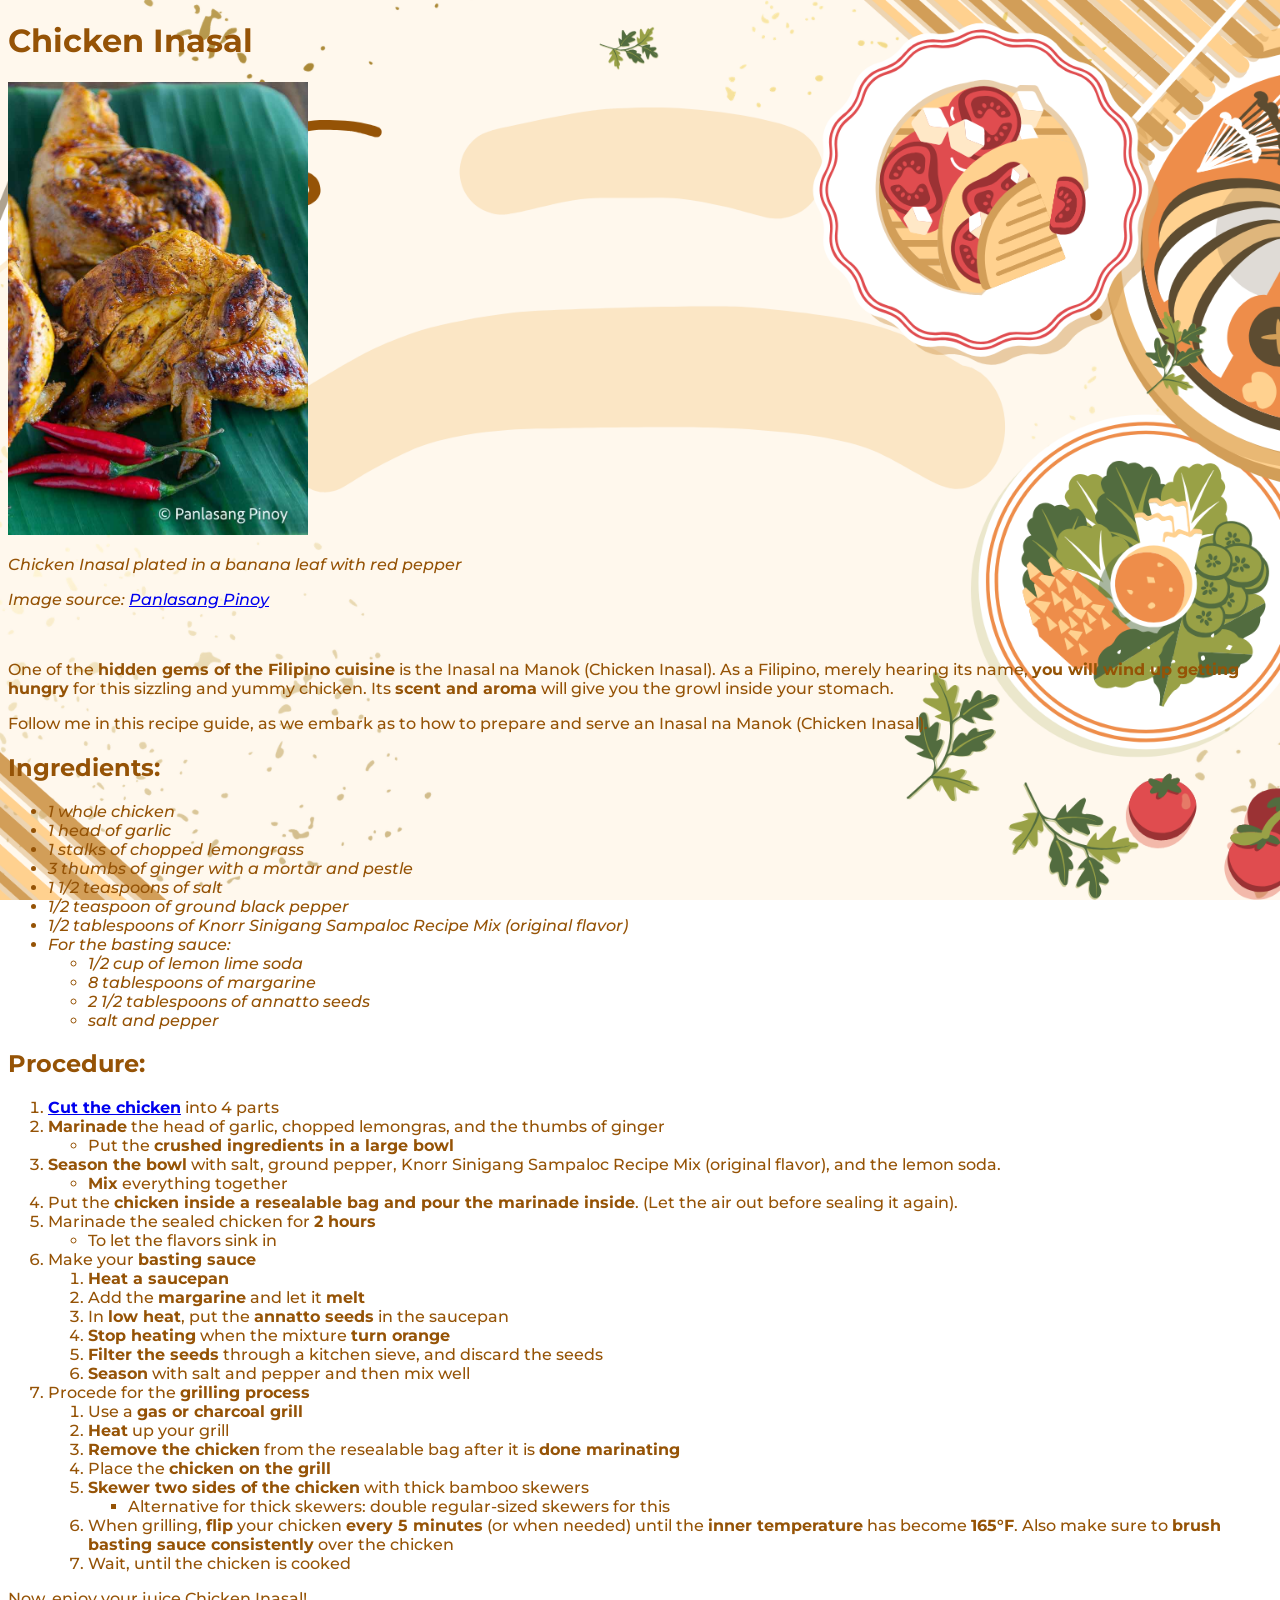
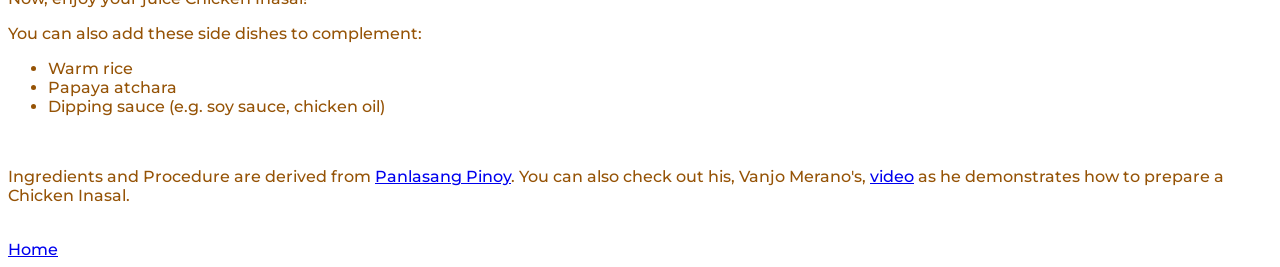
==== recipes/chicken-inasal.html @ 71d8e361 "add: background design in css, some bold and italics" ====
<!DOCTYPE html>
<html lang="en">
<head>
  <meta charset="UTF-8">
  <meta name="viewport" content="width=device-width, initial-scale=1.0">
  <title>Chicken Inasal Recipe</title>
  <link rel="stylesheet" href="/assets/static/style.css">
  <link rel="preconnect" href="https://fonts.googleapis.com">
  <link rel="preconnect" href="https://fonts.gstatic.com" crossorigin>
  <link href="https://fonts.googleapis.com/css2?family=Montserrat:ital,wght@0,100..900;1,100..900&display=swap" rel="stylesheet">
</head>
<body class="recipes-body">
  <h1>Chicken Inasal</h1>
  <img src="/assets/img/inasal-na-manok.jpg" alt="cooked-chicken-inasal" width="300">
  <br>
  <p><em>Chicken Inasal plated in a banana leaf with red pepper</em></p>
  <p><em>Image source: <a href="https://panlasangpinoy.com/sinigang-mix-inasal-na-manok/">Panlasang Pinoy</a></em></p>
  <br>
  <p>One of the <strong>hidden gems of the Filipino cuisine</strong> is the Inasal na Manok (Chicken Inasal). As a Filipino, merely hearing its name, <strong>you will wind up getting hungry</strong> for this sizzling and yummy chicken. Its <strong>scent and aroma</strong> will give you the growl inside your stomach.</p>
  <p>Follow me in this recipe guide, as we embark as to how to prepare and serve an Inasal na Manok (Chicken Inasal).</p>
  <h2>Ingredients:</h2>
  <ul>
    <li><em>1 whole chicken</em></li>
    <li><em>1 head of garlic</em></li>
    <li><em>1 stalks of chopped lemongrass</em></li>
    <li><em>3 thumbs of ginger with a mortar and pestle</em></li>
    <li><em>1 1/2 teaspoons of salt</em></li>
    <li><em>1/2 teaspoon of ground black pepper</em></li>
    <li><em> 1/2 tablespoons of Knorr Sinigang Sampaloc Recipe Mix (original flavor)</em></li>
    <li><em>For the basting sauce:</em></li>
      <ul>
        <li><em>1/2 cup of lemon lime soda</em></li>
        <li><em>8 tablespoons of margarine</em></li>
        <li><em>2 1/2 tablespoons of annatto seeds</em></li>
        <li><em>salt and pepper</em></li>
      </ul>
  </ul>
  <h2>Procedure:</h2>
  <ol>
    <li><strong><a href="https://www.youtube.com/embed/iBfCRjPHPwg?feature=oembed&autoplay=1">Cut the chicken</a></strong> into 4 parts</li>
    <li><strong>Marinade</strong> the head of garlic, chopped lemongras, and the thumbs of ginger</li>
    <ul>
      <li>Put the <strong>crushed ingredients in a large bowl</strong></li>
    </ul>
    <li><strong>Season the bowl</strong> with salt, ground pepper, Knorr Sinigang Sampaloc Recipe Mix (original flavor), and the lemon soda.</li>
    <ul>
      <li><strong>Mix</strong> everything together</li>
    </ul>
    <li>Put the <strong>chicken inside a resealable bag and pour the marinade inside</strong>. (Let the air out before sealing it again).</li>
    <li>Marinade the sealed chicken for <strong>2 hours</strong></li>
    <ul>
      <li>To let the flavors sink in</li>
    </ul>
    <li>Make your <strong>basting sauce</strong></li>
    <ol>
      <li><strong>Heat a saucepan</strong></li>
      <li>Add the <strong>margarine</strong> and let it <strong>melt</strong></li>
      <li>In <strong>low heat</strong>, put the <strong>annatto seeds</strong> in the saucepan</li>
      <li><strong>Stop heating</strong> when the mixture <strong>turn orange</strong></li>
      <li><strong>Filter the seeds</strong> through a kitchen sieve, and discard the seeds</li>
      <li><strong>Season</strong> with salt and pepper and then mix well</li>
    </ol>
    <li>Procede for the <strong>grilling process</strong></li>
    <ol>
      <li>Use a <strong>gas or charcoal grill</strong></li>
      <li><strong>Heat</strong> up your grill</li>
      <li><strong>Remove the chicken</strong> from the resealable bag after it is <strong>done marinating</strong></li>
      <li>Place the <strong>chicken on the grill</strong></li>
      <li><strong>Skewer two sides of the chicken</strong> with thick bamboo skewers</li>
      <ul>
        <li>Alternative for thick skewers: double regular-sized skewers for this</li>
      </ul>
      <li>When grilling, <strong>flip</strong> your chicken <strong>every 5 minutes</strong> (or when needed) until the <strong>inner temperature</strong> has become <strong>165°F</strong>. Also make sure to <strong>brush basting sauce consistently</strong> over the chicken</li>
      <li>Wait, until the chicken is cooked</li>
    </ol>
  </ol>
  <p>Now, enjoy your juice Chicken Inasal!</p>
  <p>You can also add these side dishes to complement:</p>
  <ul>
    <li>Warm rice</li>
    <li>Papaya atchara</li>
    <li>Dipping sauce (e.g. soy sauce, chicken oil)</li>
  </ul>
  <br>
  <p>Ingredients and Procedure are derived from <a href="https://panlasangpinoy.com/sinigang-mix-inasal-na-manok/">Panlasang Pinoy</a>. You can also check out his, Vanjo Merano's, <a href="https://www.youtube.com/embed/iBfCRjPHPwg?feature=oembed&autoplay=1">video</a> as he demonstrates how to prepare a Chicken Inasal.</p>
  <br>
  <a href="../index.html">Home</a>
</body>
</html>
---- assets/static/style.css ----
.recipes-body {
  background-image: url(/assets/img/background-image-3.png);
  background-size: cover;
  background-position: center;
  background-repeat: no-repeat;
  background-attachment: fixed;
  min-height: 100vh;
  color: #955306;
  font-family: "Montserrat", sans-serif;
  font-optical-sizing: auto;
  font-weight: 500;
  font-style: normal;
}

.main-body {
  background-image: url(/assets/img/background-image.jpg);
  background-size: cover;
  background-position: center;
  background-repeat: no-repeat;
  background-attachment: fixed;
  min-height: 100vh;
  color: #955306;
  font-family: "Montserrat", sans-serif;
  font-optical-sizing: auto;
  font-weight: 500;
  font-style: normal;
}
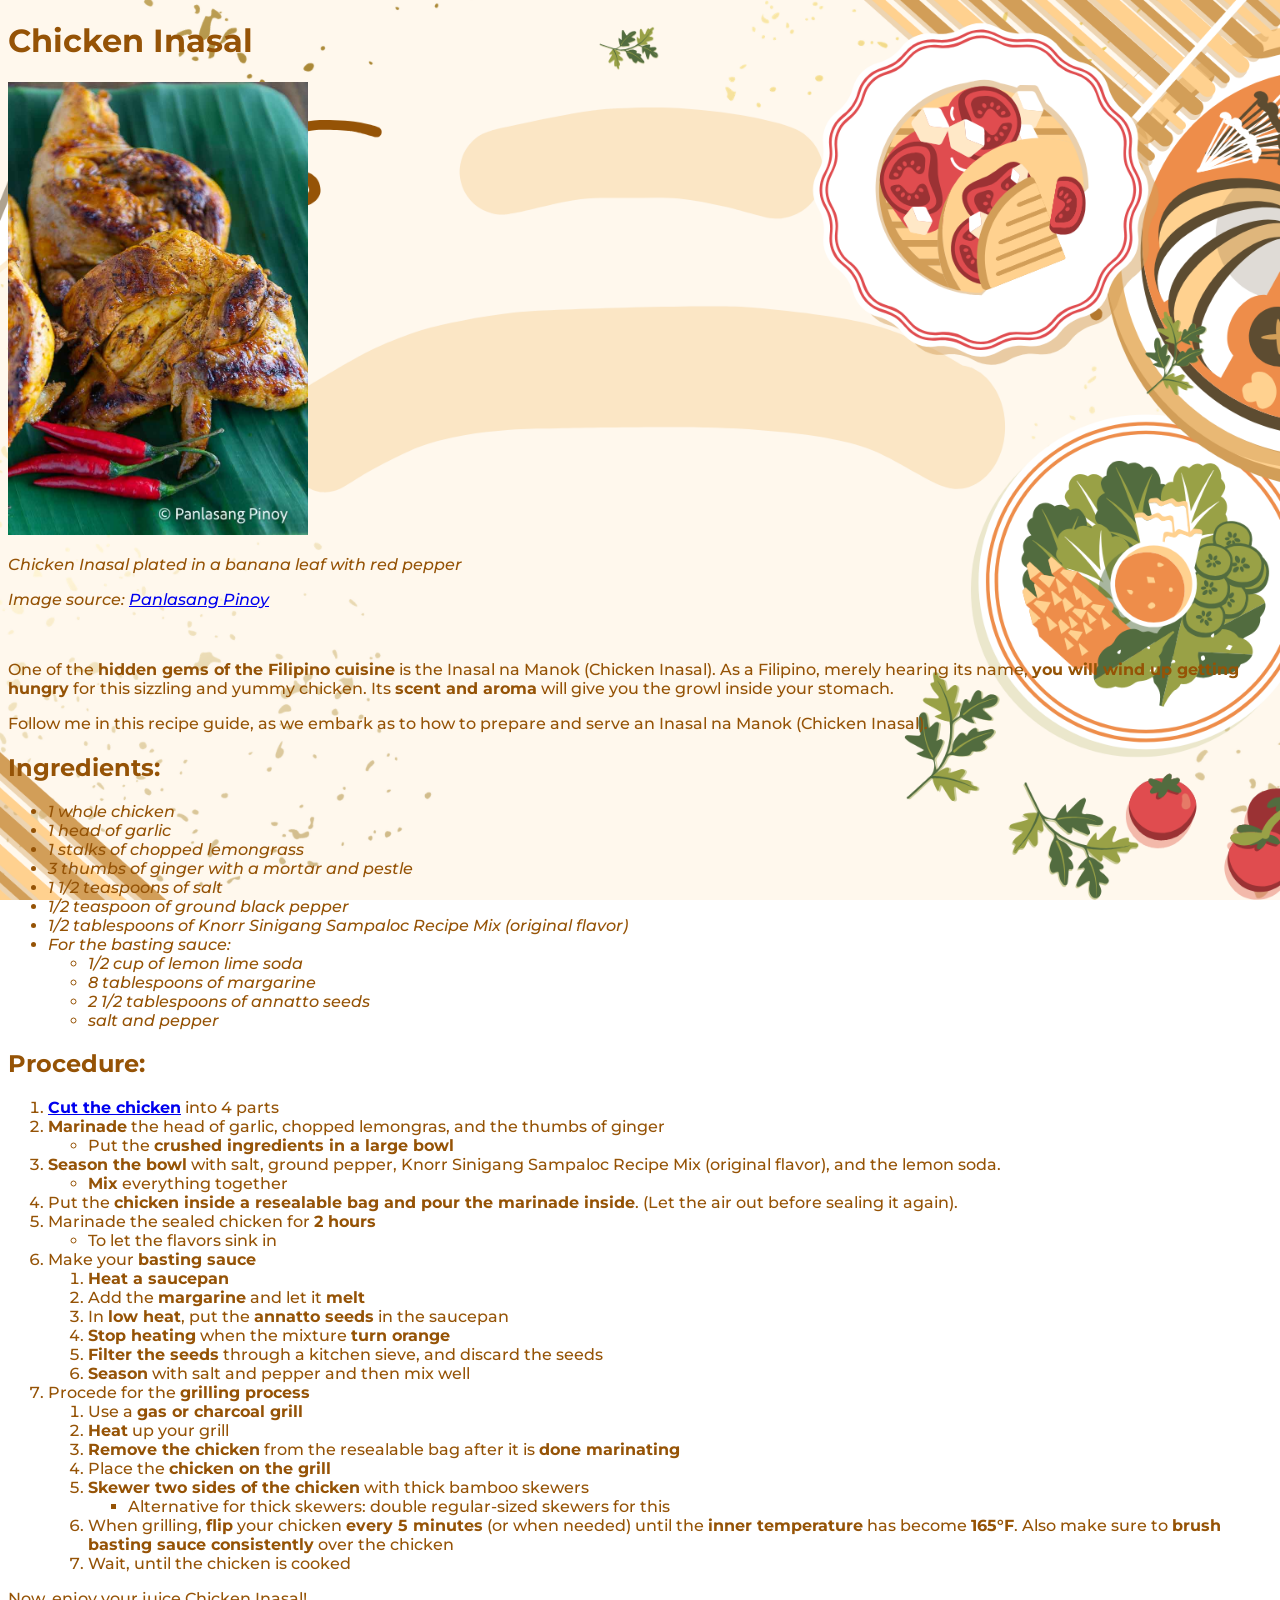
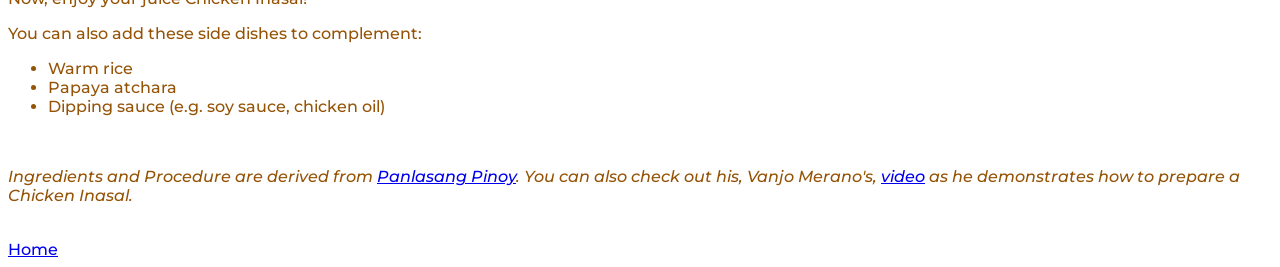
==== commit e0971b87: "Add: pork menudo recipe content" ====
--- a/recipes/chicken-inasal.html
+++ b/recipes/chicken-inasal.html
@@ -82,7 +82,7 @@
     <li>Dipping sauce (e.g. soy sauce, chicken oil)</li>
   </ul>
   <br>
-  <p>Ingredients and Procedure are derived from <a href="https://panlasangpinoy.com/sinigang-mix-inasal-na-manok/">Panlasang Pinoy</a>. You can also check out his, Vanjo Merano's, <a href="https://www.youtube.com/embed/iBfCRjPHPwg?feature=oembed&autoplay=1">video</a> as he demonstrates how to prepare a Chicken Inasal.</p>
+  <p><em>Ingredients and Procedure are derived from <a href="https://panlasangpinoy.com/sinigang-mix-inasal-na-manok/">Panlasang Pinoy</a>. You can also check out his, Vanjo Merano's, <a href="https://www.youtube.com/embed/iBfCRjPHPwg?feature=oembed&autoplay=1">video</a> as he demonstrates how to prepare a Chicken Inasal.</em></p>
   <br>
   <a href="../index.html">Home</a>
 </body>
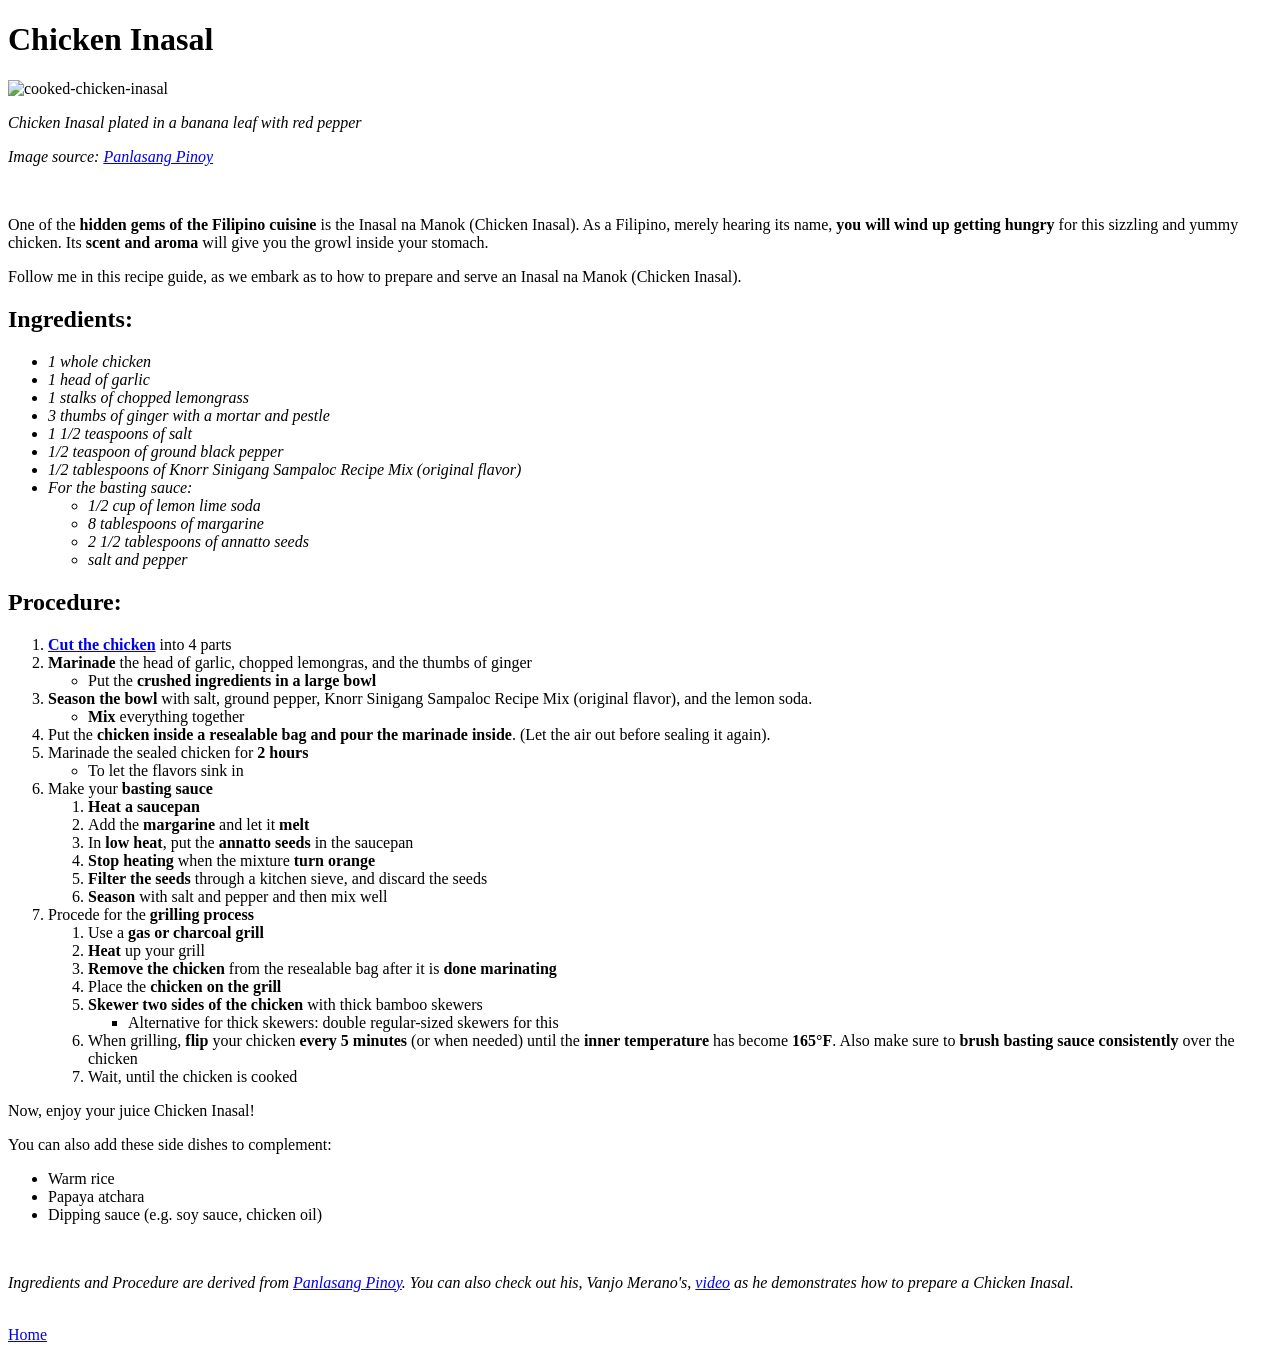
==== commit 4fd5f195: "fix: change the file path github pages won't load the css" ====
--- a/recipes/chicken-inasal.html
+++ b/recipes/chicken-inasal.html
@@ -4,14 +4,14 @@
   <meta charset="UTF-8">
   <meta name="viewport" content="width=device-width, initial-scale=1.0">
   <title>Chicken Inasal Recipe</title>
-  <link rel="stylesheet" href="/assets/static/style.css">
+  <link rel="stylesheet" href="assets/static/style.css">
   <link rel="preconnect" href="https://fonts.googleapis.com">
   <link rel="preconnect" href="https://fonts.gstatic.com" crossorigin>
   <link href="https://fonts.googleapis.com/css2?family=Montserrat:ital,wght@0,100..900;1,100..900&display=swap" rel="stylesheet">
 </head>
 <body class="recipes-body">
   <h1>Chicken Inasal</h1>
-  <img src="/assets/img/inasal-na-manok.jpg" alt="cooked-chicken-inasal" width="300">
+  <img src="assets/img/inasal-na-manok.jpg" alt="cooked-chicken-inasal" width="300">
   <br>
   <p><em>Chicken Inasal plated in a banana leaf with red pepper</em></p>
   <p><em>Image source: <a href="https://panlasangpinoy.com/sinigang-mix-inasal-na-manok/">Panlasang Pinoy</a></em></p>
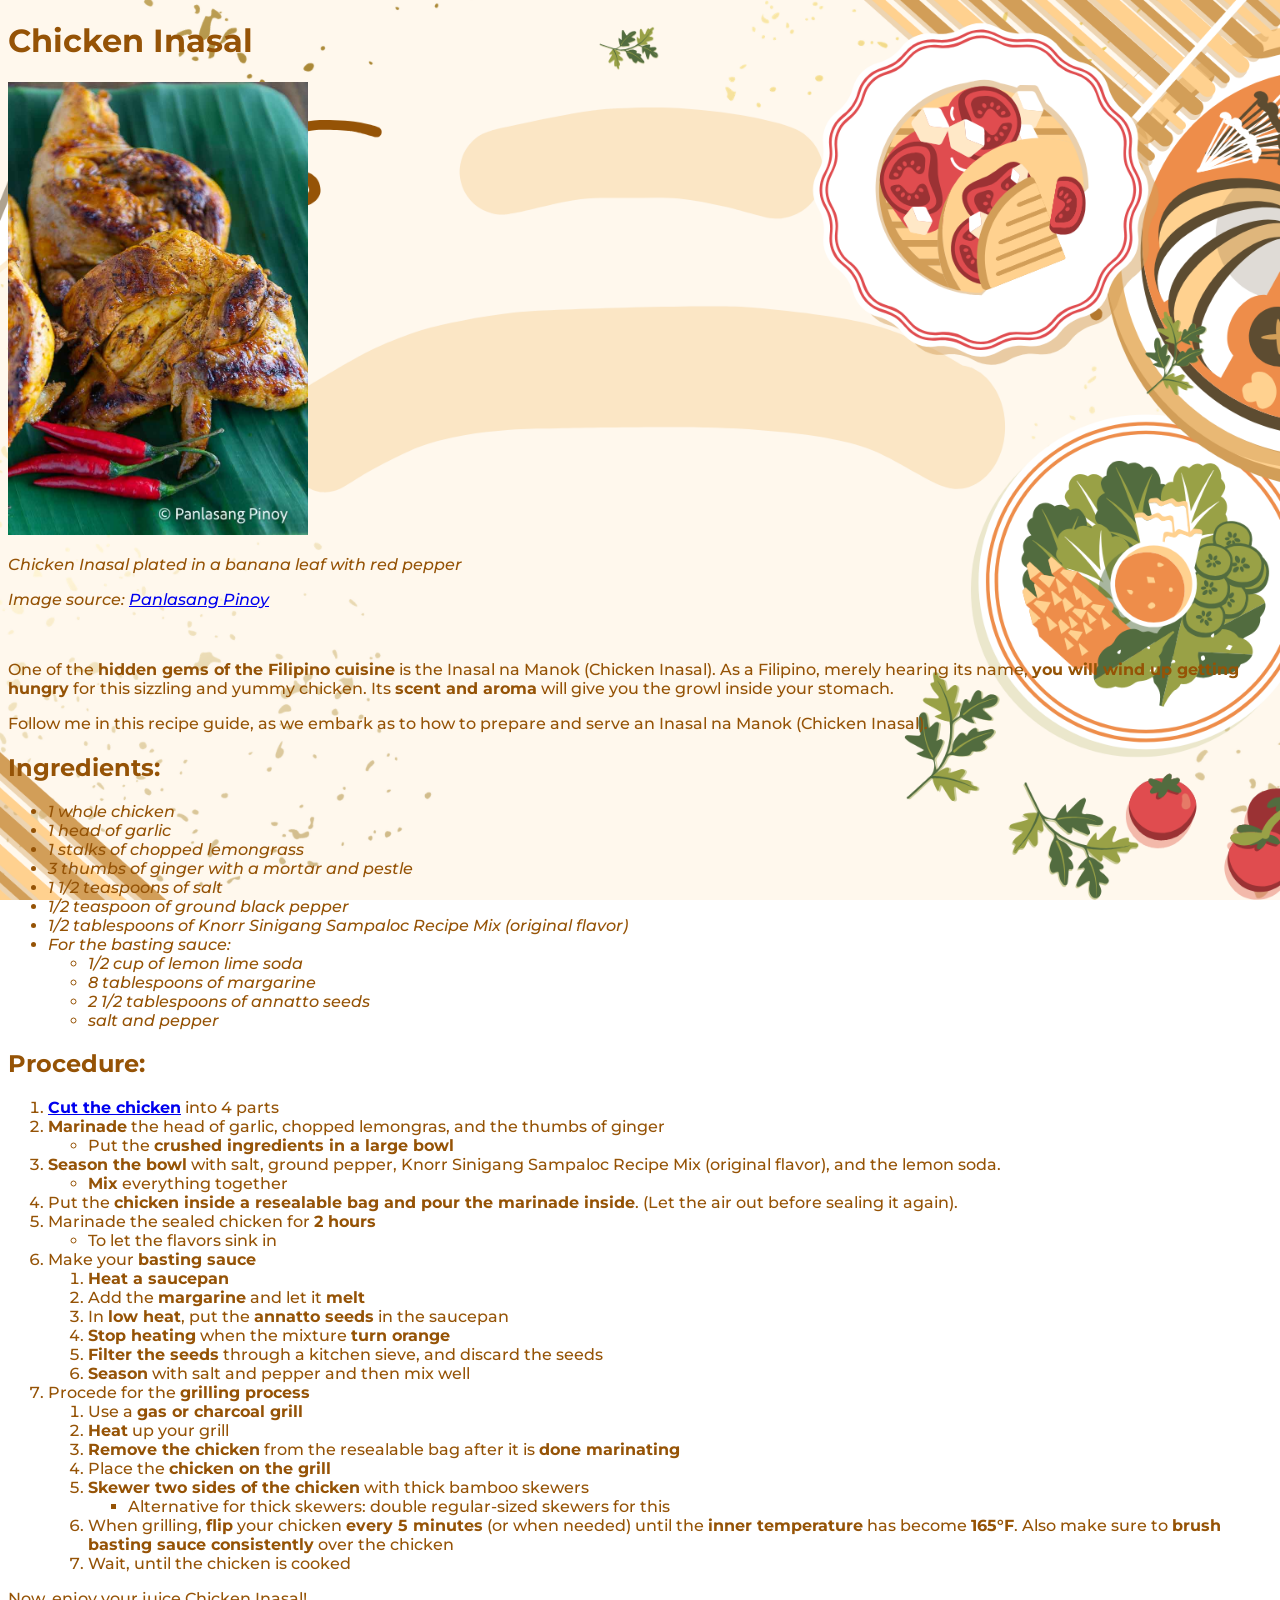
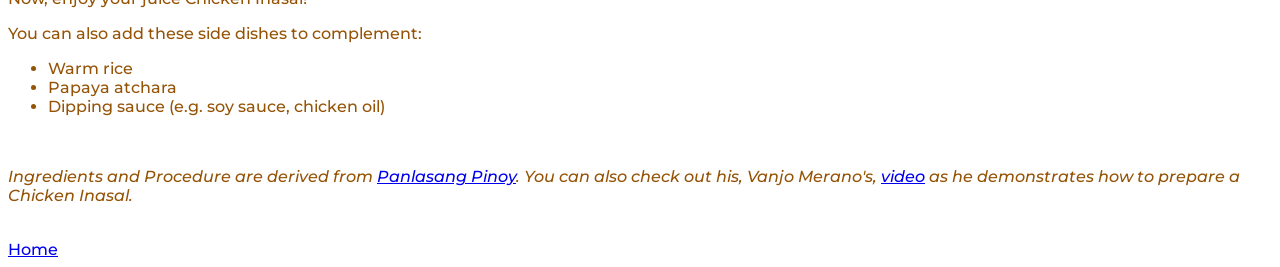
==== commit f0fc061a: "Fix: file path set to relative" ====
--- a/recipes/chicken-inasal.html
+++ b/recipes/chicken-inasal.html
@@ -4,14 +4,14 @@
   <meta charset="UTF-8">
   <meta name="viewport" content="width=device-width, initial-scale=1.0">
   <title>Chicken Inasal Recipe</title>
-  <link rel="stylesheet" href="assets/static/style.css">
+  <link rel="stylesheet" href="../assets/static/style.css">
   <link rel="preconnect" href="https://fonts.googleapis.com">
   <link rel="preconnect" href="https://fonts.gstatic.com" crossorigin>
   <link href="https://fonts.googleapis.com/css2?family=Montserrat:ital,wght@0,100..900;1,100..900&display=swap" rel="stylesheet">
 </head>
 <body class="recipes-body">
   <h1>Chicken Inasal</h1>
-  <img src="assets/img/inasal-na-manok.jpg" alt="cooked-chicken-inasal" width="300">
+  <img src="../assets/img/inasal-na-manok.jpg" alt="cooked-chicken-inasal" width="300">
   <br>
   <p><em>Chicken Inasal plated in a banana leaf with red pepper</em></p>
   <p><em>Image source: <a href="https://panlasangpinoy.com/sinigang-mix-inasal-na-manok/">Panlasang Pinoy</a></em></p>
--- a/assets/static/style.css
+++ b/assets/static/style.css
@@ -0,0 +1,27 @@
+.recipes-body {
+  background-image: url(/assets/img/background-image-3.png);
+  background-size: cover;
+  background-position: center;
+  background-repeat: no-repeat;
+  background-attachment: fixed;
+  min-height: 100vh;
+  color: #955306;
+  font-family: "Montserrat", sans-serif;
+  font-optical-sizing: auto;
+  font-weight: 500;
+  font-style: normal;
+}
+
+.main-body {
+  background-image: url(/assets/img/background-image.jpg);
+  background-size: cover;
+  background-position: center;
+  background-repeat: no-repeat;
+  background-attachment: fixed;
+  min-height: 100vh;
+  color: #955306;
+  font-family: "Montserrat", sans-serif;
+  font-optical-sizing: auto;
+  font-weight: 500;
+  font-style: normal;
+}
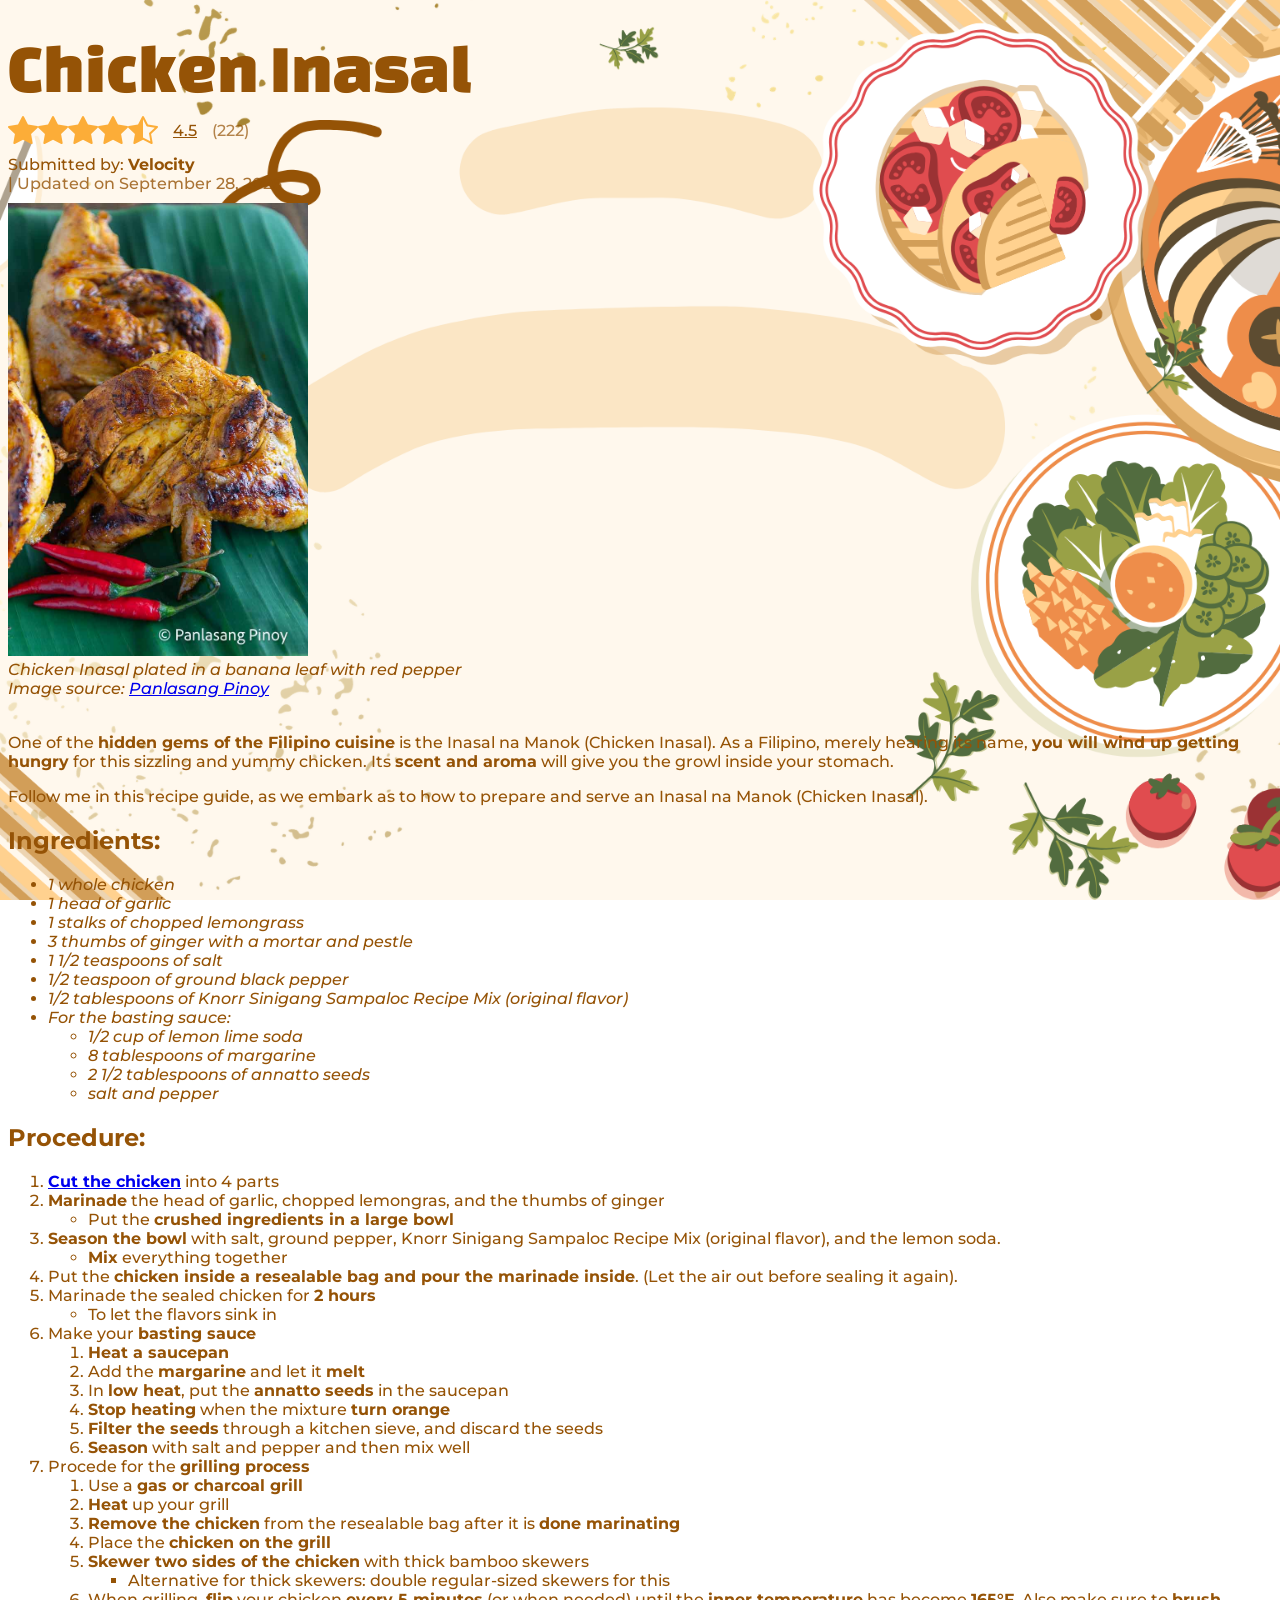
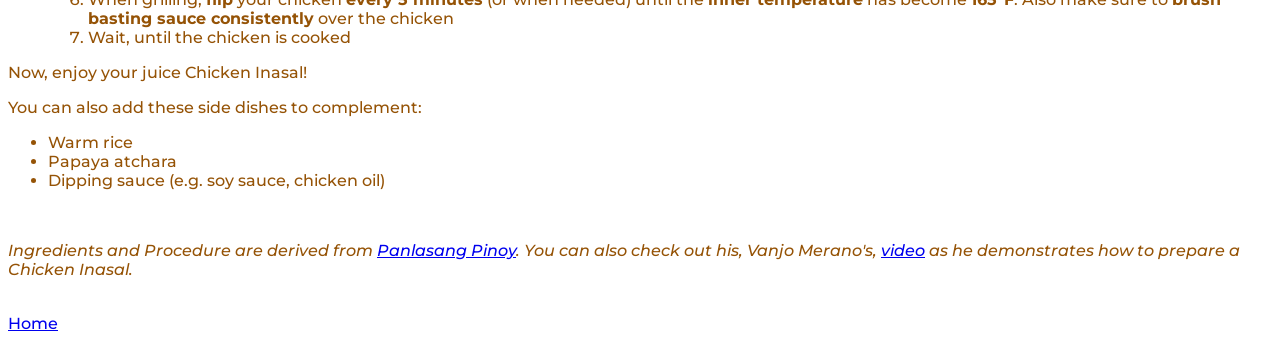
==== commit db198420: "add: recipe heading" ====
--- a/recipes/chicken-inasal.html
+++ b/recipes/chicken-inasal.html
@@ -8,14 +8,55 @@
   <link rel="preconnect" href="https://fonts.googleapis.com">
   <link rel="preconnect" href="https://fonts.gstatic.com" crossorigin>
   <link href="https://fonts.googleapis.com/css2?family=Montserrat:ital,wght@0,100..900;1,100..900&display=swap" rel="stylesheet">
+  <!-- changa font -->
+  <link rel="preconnect" href="https://fonts.googleapis.com">
+  <link rel="preconnect" href="https://fonts.gstatic.com" crossorigin>
+  <link href="https://fonts.googleapis.com/css2?family=Changa+One:ital@0;1&display=swap" rel="stylesheet">
+  <!-- icon -->
+  <link rel="icon" type="image/x-icon" href="../assets/img/recipe-book-favicon.png">
 </head>
 <body class="recipes-body">
-  <h1>Chicken Inasal</h1>
+  <h1 class="changa-one-regular recipe-heading">Chicken Inasal</h1>
+  <div class="star-rating-container">
+    <svg class="star-rating-color" xmlns="http://www.w3.org/2000/svg" width="16" height="16" fill="currentColor" class="bi bi-star-fill" viewBox="0 0 16 16">
+      <path d="M3.612 15.443c-.386.198-.824-.149-.746-.592l.83-4.73L.173 6.765c-.329-.314-.158-.888.283-.95l4.898-.696L7.538.792c.197-.39.73-.39.927 0l2.184 4.327 4.898.696c.441.062.612.636.282.95l-3.522 3.356.83 4.73c.078.443-.36.79-.746.592L8 13.187l-4.389 2.256z"/>
+    </svg>
+    <svg class="star-rating-color" xmlns="http://www.w3.org/2000/svg" width="16" height="16" fill="currentColor" class="bi bi-star-fill" viewBox="0 0 16 16">
+      <path d="M3.612 15.443c-.386.198-.824-.149-.746-.592l.83-4.73L.173 6.765c-.329-.314-.158-.888.283-.95l4.898-.696L7.538.792c.197-.39.73-.39.927 0l2.184 4.327 4.898.696c.441.062.612.636.282.95l-3.522 3.356.83 4.73c.078.443-.36.79-.746.592L8 13.187l-4.389 2.256z"/>
+    </svg>
+    <svg class="star-rating-color" xmlns="http://www.w3.org/2000/svg" width="16" height="16" fill="currentColor" class="bi bi-star-fill" viewBox="0 0 16 16">
+      <path d="M3.612 15.443c-.386.198-.824-.149-.746-.592l.83-4.73L.173 6.765c-.329-.314-.158-.888.283-.95l4.898-.696L7.538.792c.197-.39.73-.39.927 0l2.184 4.327 4.898.696c.441.062.612.636.282.95l-3.522 3.356.83 4.73c.078.443-.36.79-.746.592L8 13.187l-4.389 2.256z"/>
+    </svg>
+    <svg class="star-rating-color" xmlns="http://www.w3.org/2000/svg" width="16" height="16" fill="currentColor" class="bi bi-star-fill" viewBox="0 0 16 16">
+      <path d="M3.612 15.443c-.386.198-.824-.149-.746-.592l.83-4.73L.173 6.765c-.329-.314-.158-.888.283-.95l4.898-.696L7.538.792c.197-.39.73-.39.927 0l2.184 4.327 4.898.696c.441.062.612.636.282.95l-3.522 3.356.83 4.73c.078.443-.36.79-.746.592L8 13.187l-4.389 2.256z"/>
+    </svg>
+    <svg class="star-rating-color" xmlns="http://www.w3.org/2000/svg" width="16" height="16" fill="currentColor" class="bi bi-star-half" viewBox="0 0 16 16">
+      <path d="M5.354 5.119 7.538.792A.52.52 0 0 1 8 .5c.183 0 .366.097.465.292l2.184 4.327 4.898.696A.54.54 0 0 1 16 6.32a.55.55 0 0 1-.17.445l-3.523 3.356.83 4.73c.078.443-.36.79-.746.592L8 13.187l-4.389 2.256a.5.5 0 0 1-.146.05c-.342.06-.668-.254-.6-.642l.83-4.73L.173 6.765a.55.55 0 0 1-.172-.403.6.6 0 0 1 .085-.302.51.51 0 0 1 .37-.245zM8 12.027a.5.5 0 0 1 .232.056l3.686 1.894-.694-3.957a.56.56 0 0 1 .162-.505l2.907-2.77-4.052-.576a.53.53 0 0 1-.393-.288L8.001 2.223 8 2.226z"/>
+    </svg>
+    <div class="rating-points">
+      4.5
+    </div>
+    <div class="rate-count">
+      (222)
+    </div>
+  </div>
+  <div class="submission-container">
+    <div>
+      Submitted by: <strong>Velocity</strong>
+    </div>  
+    <div class="update">
+      |  Updated on September 28, 2026
+    </div>
+  </div>
+  
+  <!-- image and its description -->
   <img src="../assets/img/inasal-na-manok.jpg" alt="cooked-chicken-inasal" width="300">
   <br>
-  <p><em>Chicken Inasal plated in a banana leaf with red pepper</em></p>
-  <p><em>Image source: <a href="https://panlasangpinoy.com/sinigang-mix-inasal-na-manok/">Panlasang Pinoy</a></em></p>
+  <div><em>Chicken Inasal plated in a banana leaf with red pepper</em></div>
+  <div><em>Image source: <a href="https://panlasangpinoy.com/sinigang-mix-inasal-na-manok/">Panlasang Pinoy</a></em></div>
   <br>
+
+  <!-- description -->
   <p>One of the <strong>hidden gems of the Filipino cuisine</strong> is the Inasal na Manok (Chicken Inasal). As a Filipino, merely hearing its name, <strong>you will wind up getting hungry</strong> for this sizzling and yummy chicken. Its <strong>scent and aroma</strong> will give you the growl inside your stomach.</p>
   <p>Follow me in this recipe guide, as we embark as to how to prepare and serve an Inasal na Manok (Chicken Inasal).</p>
   <h2>Ingredients:</h2>
--- a/assets/static/style.css
+++ b/assets/static/style.css
@@ -1,5 +1,5 @@
 .recipes-body {
-  background-image: url(/assets/img/background-image-3.png);
+  background-image: url(../img/background-image-3.png);
   background-size: cover;
   background-position: center;
   background-repeat: no-repeat;
@@ -12,8 +12,8 @@
   font-style: normal;
 }
 
-.main-body {
-  background-image: url(/assets/img/background-image.jpg);
+body {
+  background-image: url(../img/background-image.png);
   background-size: cover;
   background-position: center;
   background-repeat: no-repeat;
@@ -24,4 +24,216 @@
   font-optical-sizing: auto;
   font-weight: 500;
   font-style: normal;
+}
+
+.changa-one-regular {
+  font-family: "Changa One", sans-serif;
+  font-weight: 400;
+  font-style: normal;
+}
+
+.changa-one-regular.heading {
+  font-size: 75px;
+}
+
+.odin-recipes-heading-main {
+  display: grid;
+  /* place-items:center; */
+  margin-top: 70px;
+  grid-auto-flow:column;
+  justify-content: center;
+  align-items: center;
+  margin-bottom: 20px;
+}
+
+.chef-icon {
+  display: inline-block;
+  margin-left: 10px;
+}
+
+.rectangle-container-recipe {
+  border: 7px solid #F8C463;
+  /* outline: 2px solid #F8C463; */
+  box-sizing: border-box;
+  height: 530px;
+  width: 350px;
+  /* background-color: #FFFAF0; */
+  display: inline;
+  margin-right: 20px;
+  border-radius: 5%;
+  background-color: rgba(255, 250, 240, 0.93); 
+}
+
+.container-for-rectangles {
+  display: flex;
+  justify-content: center;
+  align-items: center;
+}
+
+.image-recipe-main-page {
+  display: grid;
+  place-items: center;
+  margin: 18px auto;
+}
+
+.img-element-config {
+  border-radius: 3%;
+}
+
+.recipe-link {
+  color: #955306;
+  margin-left: 10px;
+  font-size: 21px;
+  font-weight: bold;
+}
+
+.indiv-card-header {
+  display: flex;  
+  align-items: center;
+  justify-content: space-between;
+}
+
+.heart-count {
+  color: rgb(255, 91, 137);
+  font-weight: bold;
+  font-size: 18px;
+  margin-left: 35px;
+}
+
+.heart-count.pork-margin {
+  margin-left: 50px;
+}
+
+.heart-count.pancit-malabon-margin {
+  margin-left: 25px;
+}
+
+.recipe-short-description {
+  font-size: 15px;
+  margin: 20px 10px;
+}
+
+
+/* heart  */
+.heart-container {
+  margin-right: 20px;
+  --heart-color: rgb(255, 91, 137);
+  position: relative;
+  width: 50px;
+  height: 50px;
+  transition: .3s;
+}
+
+.heart-container .checkbox {
+  position: absolute;
+  width: 100%;
+  height: 100%;
+  opacity: 0;
+  z-index: 20;
+  cursor: pointer;
+}
+
+.heart-container .svg-container {
+  width: 100%;
+  height: 100%;
+  display: flex;
+  justify-content: center;
+  align-items: center;
+}
+
+.heart-container .svg-outline,
+        .heart-container .svg-filled {
+  fill: var(--heart-color);
+  position: absolute;
+}
+
+.heart-container .svg-filled {
+  animation: keyframes-svg-filled 1s;
+  display: none;
+}
+
+.heart-container .svg-celebrate {
+  position: absolute;
+  animation: keyframes-svg-celebrate .5s;
+  animation-fill-mode: forwards;
+  display: none;
+  stroke: var(--heart-color);
+  fill: var(--heart-color);
+  stroke-width: 2px;
+}
+
+.heart-container .checkbox:checked~.svg-container .svg-filled {
+  display: block
+}
+
+.heart-container .checkbox:checked~.svg-container .svg-celebrate {
+  display: block
+}
+
+@keyframes keyframes-svg-filled {
+  0% {
+    transform: scale(0);
+  }
+
+  25% {
+    transform: scale(1.2);
+  }
+
+  50% {
+    transform: scale(1);
+    filter: brightness(1.5);
+  }
+}
+
+@keyframes keyframes-svg-celebrate {
+  0% {
+    transform: scale(0);
+  }
+
+  50% {
+    opacity: 1;
+    filter: brightness(1.5);
+  }
+
+  100% {
+    transform: scale(1.4);
+    opacity: 0;
+    display: none;
+  }
+}
+
+.changa-one-regular.recipe-heading {
+  font-size: 70px;
+  margin: 30px auto 10px auto;
+}
+
+.star-rating-container {
+  display: flex;
+  margin-bottom: 10px;
+  align-items: center;
+}
+
+.star-rating-color {
+  color: #FCAD38;
+  height: 30px;
+  width: auto;
+}
+
+.rating-points {
+  margin-left: 15px;
+  text-decoration: underline;
+}
+
+.rate-count {
+ margin-left: 15px; 
+ opacity: 70%;
+}
+
+.submission-container {
+  display: block;
+  margin-bottom: 10px;
+}
+
+.submission-container .update {
+  opacity: 80%;
 }
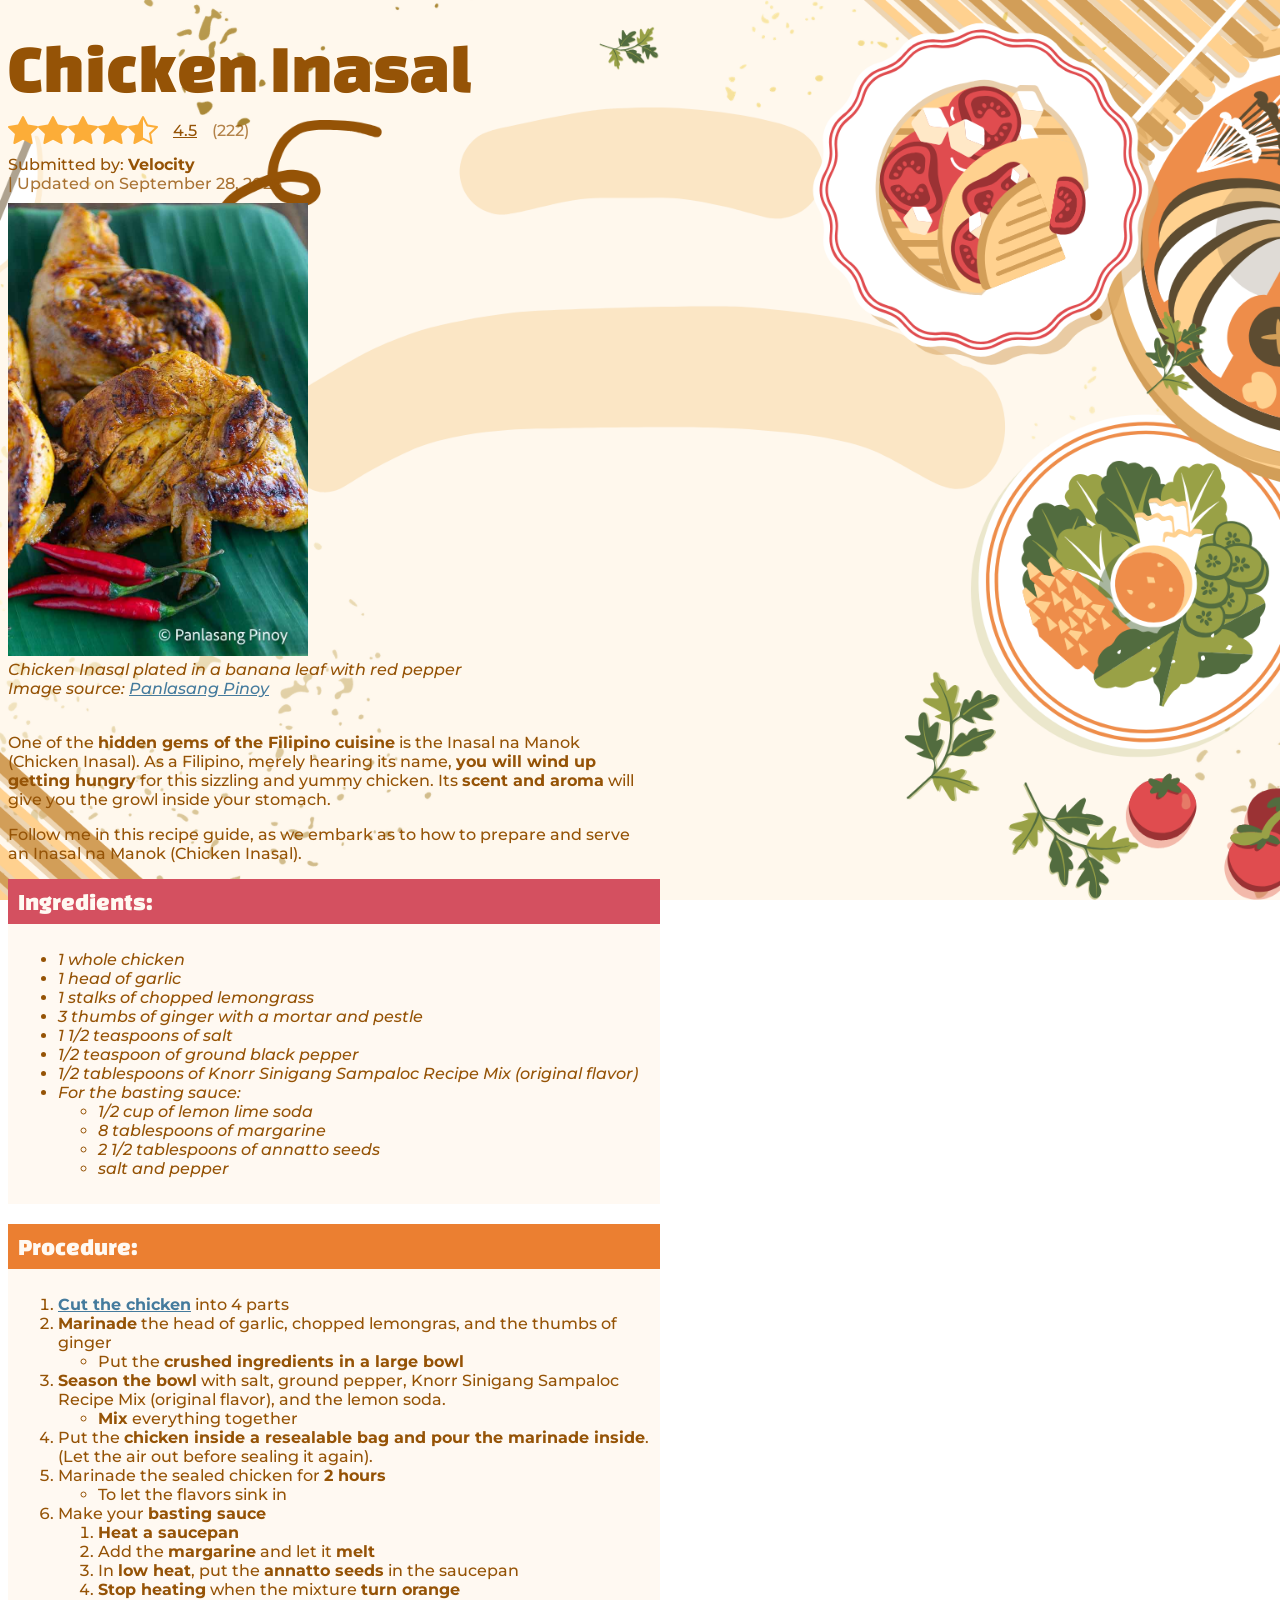
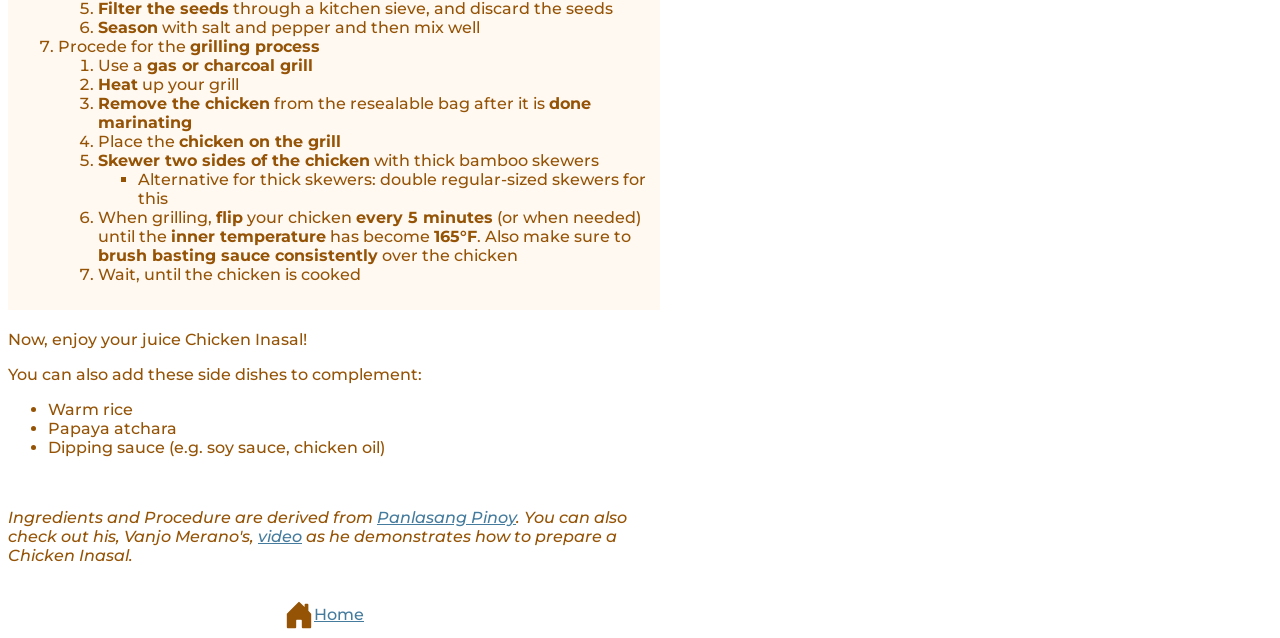
==== commit ce694605: "fix: css in insal contents" ====
--- a/recipes/chicken-inasal.html
+++ b/recipes/chicken-inasal.html
@@ -57,74 +57,97 @@
   <br>
 
   <!-- description -->
-  <p>One of the <strong>hidden gems of the Filipino cuisine</strong> is the Inasal na Manok (Chicken Inasal). As a Filipino, merely hearing its name, <strong>you will wind up getting hungry</strong> for this sizzling and yummy chicken. Its <strong>scent and aroma</strong> will give you the growl inside your stomach.</p>
-  <p>Follow me in this recipe guide, as we embark as to how to prepare and serve an Inasal na Manok (Chicken Inasal).</p>
-  <h2>Ingredients:</h2>
-  <ul>
-    <li><em>1 whole chicken</em></li>
-    <li><em>1 head of garlic</em></li>
-    <li><em>1 stalks of chopped lemongrass</em></li>
-    <li><em>3 thumbs of ginger with a mortar and pestle</em></li>
-    <li><em>1 1/2 teaspoons of salt</em></li>
-    <li><em>1/2 teaspoon of ground black pepper</em></li>
-    <li><em> 1/2 tablespoons of Knorr Sinigang Sampaloc Recipe Mix (original flavor)</em></li>
-    <li><em>For the basting sauce:</em></li>
+  <div class="recipe-description-container">
+    <p>One of the <strong>hidden gems of the Filipino cuisine</strong> is the Inasal na Manok (Chicken Inasal). As a Filipino, merely hearing its name, <strong>you will wind up getting hungry</strong> for this sizzling and yummy chicken. Its <strong>scent and aroma</strong> will give you the growl inside your stomach.</p>
+    <p>Follow me in this recipe guide, as we embark as to how to prepare and serve an Inasal na Manok (Chicken Inasal).</p>
+  </div>
+
+  <div class="heading-recipes-content changa-one-regular-unbold">
+    <h2>Ingredients:</h2>
+  </div>
+  <div class="ingproc-container">
+    <ul>
+      <li><em>1 whole chicken</em></li>
+      <li><em>1 head of garlic</em></li>
+      <li><em>1 stalks of chopped lemongrass</em></li>
+      <li><em>3 thumbs of ginger with a mortar and pestle</em></li>
+      <li><em>1 1/2 teaspoons of salt</em></li>
+      <li><em>1/2 teaspoon of ground black pepper</em></li>
+      <li><em> 1/2 tablespoons of Knorr Sinigang Sampaloc Recipe Mix (original flavor)</em></li>
+      <li><em>For the basting sauce:</em></li>
+        <ul>
+          <li><em>1/2 cup of lemon lime soda</em></li>
+          <li><em>8 tablespoons of margarine</em></li>
+          <li><em>2 1/2 tablespoons of annatto seeds</em></li>
+          <li><em>salt and pepper</em></li>
+        </ul>
+    </ul>
+  </div>
+
+  <div class="heading-recipes-content changa-one-regular-unbold procedure">
+    <h2>Procedure:</h2>
+  </div>
+  <div class="ingproc-container">
+    <ol>
+      <li><strong><a href="https://www.youtube.com/embed/iBfCRjPHPwg?feature=oembed&autoplay=1">Cut the chicken</a></strong> into 4 parts</li>
+      <li><strong>Marinade</strong> the head of garlic, chopped lemongras, and the thumbs of ginger</li>
       <ul>
-        <li><em>1/2 cup of lemon lime soda</em></li>
-        <li><em>8 tablespoons of margarine</em></li>
-        <li><em>2 1/2 tablespoons of annatto seeds</em></li>
-        <li><em>salt and pepper</em></li>
+        <li>Put the <strong>crushed ingredients in a large bowl</strong></li>
       </ul>
-  </ul>
-  <h2>Procedure:</h2>
-  <ol>
-    <li><strong><a href="https://www.youtube.com/embed/iBfCRjPHPwg?feature=oembed&autoplay=1">Cut the chicken</a></strong> into 4 parts</li>
-    <li><strong>Marinade</strong> the head of garlic, chopped lemongras, and the thumbs of ginger</li>
+      <li><strong>Season the bowl</strong> with salt, ground pepper, Knorr Sinigang Sampaloc Recipe Mix (original flavor), and the lemon soda.</li>
+      <ul>
+        <li><strong>Mix</strong> everything together</li>
+      </ul>
+      <li>Put the <strong>chicken inside a resealable bag and pour the marinade inside</strong>. (Let the air out before sealing it again).</li>
+      <li>Marinade the sealed chicken for <strong>2 hours</strong></li>
+      <ul>
+        <li>To let the flavors sink in</li>
+      </ul>
+      <li>Make your <strong>basting sauce</strong></li>
+      <ol>
+        <li><strong>Heat a saucepan</strong></li>
+        <li>Add the <strong>margarine</strong> and let it <strong>melt</strong></li>
+        <li>In <strong>low heat</strong>, put the <strong>annatto seeds</strong> in the saucepan</li>
+        <li><strong>Stop heating</strong> when the mixture <strong>turn orange</strong></li>
+        <li><strong>Filter the seeds</strong> through a kitchen sieve, and discard the seeds</li>
+        <li><strong>Season</strong> with salt and pepper and then mix well</li>
+      </ol>
+      <li>Procede for the <strong>grilling process</strong></li>
+      <ol>
+        <li>Use a <strong>gas or charcoal grill</strong></li>
+        <li><strong>Heat</strong> up your grill</li>
+        <li><strong>Remove the chicken</strong> from the resealable bag after it is <strong>done marinating</strong></li>
+        <li>Place the <strong>chicken on the grill</strong></li>
+        <li><strong>Skewer two sides of the chicken</strong> with thick bamboo skewers</li>
+        <ul>
+          <li>Alternative for thick skewers: double regular-sized skewers for this</li>
+        </ul>
+        <li>When grilling, <strong>flip</strong> your chicken <strong>every 5 minutes</strong> (or when needed) until the <strong>inner temperature</strong> has become <strong>165°F</strong>. Also make sure to <strong>brush basting sauce consistently</strong> over the chicken</li>
+        <li>Wait, until the chicken is cooked</li>
+      </ol>
+    </ol>
+  </div>
+
+  <div class="recipe-description-container">
+    <p>Now, enjoy your juice Chicken Inasal!</p>
+    <p>You can also add these side dishes to complement:</p>
     <ul>
-      <li>Put the <strong>crushed ingredients in a large bowl</strong></li>
+      <li>Warm rice</li>
+      <li>Papaya atchara</li>
+      <li>Dipping sauce (e.g. soy sauce, chicken oil)</li>
     </ul>
-    <li><strong>Season the bowl</strong> with salt, ground pepper, Knorr Sinigang Sampaloc Recipe Mix (original flavor), and the lemon soda.</li>
-    <ul>
-      <li><strong>Mix</strong> everything together</li>
-    </ul>
-    <li>Put the <strong>chicken inside a resealable bag and pour the marinade inside</strong>. (Let the air out before sealing it again).</li>
-    <li>Marinade the sealed chicken for <strong>2 hours</strong></li>
-    <ul>
-      <li>To let the flavors sink in</li>
-    </ul>
-    <li>Make your <strong>basting sauce</strong></li>
-    <ol>
-      <li><strong>Heat a saucepan</strong></li>
-      <li>Add the <strong>margarine</strong> and let it <strong>melt</strong></li>
-      <li>In <strong>low heat</strong>, put the <strong>annatto seeds</strong> in the saucepan</li>
-      <li><strong>Stop heating</strong> when the mixture <strong>turn orange</strong></li>
-      <li><strong>Filter the seeds</strong> through a kitchen sieve, and discard the seeds</li>
-      <li><strong>Season</strong> with salt and pepper and then mix well</li>
-    </ol>
-    <li>Procede for the <strong>grilling process</strong></li>
-    <ol>
-      <li>Use a <strong>gas or charcoal grill</strong></li>
-      <li><strong>Heat</strong> up your grill</li>
-      <li><strong>Remove the chicken</strong> from the resealable bag after it is <strong>done marinating</strong></li>
-      <li>Place the <strong>chicken on the grill</strong></li>
-      <li><strong>Skewer two sides of the chicken</strong> with thick bamboo skewers</li>
-      <ul>
-        <li>Alternative for thick skewers: double regular-sized skewers for this</li>
-      </ul>
-      <li>When grilling, <strong>flip</strong> your chicken <strong>every 5 minutes</strong> (or when needed) until the <strong>inner temperature</strong> has become <strong>165°F</strong>. Also make sure to <strong>brush basting sauce consistently</strong> over the chicken</li>
-      <li>Wait, until the chicken is cooked</li>
-    </ol>
-  </ol>
-  <p>Now, enjoy your juice Chicken Inasal!</p>
-  <p>You can also add these side dishes to complement:</p>
-  <ul>
-    <li>Warm rice</li>
-    <li>Papaya atchara</li>
-    <li>Dipping sauce (e.g. soy sauce, chicken oil)</li>
-  </ul>
-  <br>
-  <p><em>Ingredients and Procedure are derived from <a href="https://panlasangpinoy.com/sinigang-mix-inasal-na-manok/">Panlasang Pinoy</a>. You can also check out his, Vanjo Merano's, <a href="https://www.youtube.com/embed/iBfCRjPHPwg?feature=oembed&autoplay=1">video</a> as he demonstrates how to prepare a Chicken Inasal.</em></p>
-  <br>
-  <a href="../index.html">Home</a>
+    <br>
+    <p><em>Ingredients and Procedure are derived from <a href="https://panlasangpinoy.com/sinigang-mix-inasal-na-manok/">Panlasang Pinoy</a>. You can also check out his, Vanjo Merano's, <a href="https://www.youtube.com/embed/iBfCRjPHPwg?feature=oembed&autoplay=1">video</a> as he demonstrates how to prepare a Chicken Inasal.</em></p>
+    <br>
+    <div class="container-for-rectangles">
+      <svg xmlns="http://www.w3.org/2000/svg" width="30" height="auto" fill="currentColor" class="bi bi-house-door-fill" viewBox="0 0 16 16">
+        <path d="M6.5 14.5v-3.505c0-.245.25-.495.5-.495h2c.25 0 .5.25.5.5v3.5a.5.5 0 0 0 .5.5h4a.5.5 0 0 0 .5-.5v-7a.5.5 0 0 0-.146-.354L13 5.793V2.5a.5.5 0 0 0-.5-.5h-1a.5.5 0 0 0-.5.5v1.293L8.354 1.146a.5.5 0 0 0-.708 0l-6 6A.5.5 0 0 0 1.5 7.5v7a.5.5 0 0 0 .5.5h4a.5.5 0 0 0 .5-.5"/>
+      </svg>
+      <a href="../index.html">Home</a>
+    </div>
+    
+  </div>
+
+
 </body>
 </html>
--- a/assets/static/style.css
+++ b/assets/static/style.css
@@ -236,4 +236,42 @@
 
 .submission-container .update {
   opacity: 80%;
-}+}
+
+.recipe-description-container {
+  width: 50%;
+}
+
+.heading-recipes-content {
+  background-color: #D45060;
+  width: 50%;
+  padding: 10px;
+  /* border: 2px solid black; */
+  color: #FFF9F2;
+}
+
+h2 {
+  margin: 0px;
+  font-weight: 100;
+}
+
+.changa-one-regular-unbold {
+  font-family: "Changa One", sans-serif;
+  /* font-weight: 100; */
+  font-style: normal;
+}
+
+.heading-recipes-content.procedure {
+  background-color: #EB7F31;
+}
+
+.ingproc-container {
+  background-color: #FFF9F2;
+  width: 50%;
+  padding: 10px;
+  margin-bottom: 20px;
+}
+
+a {
+  color: #457B9D;
+}
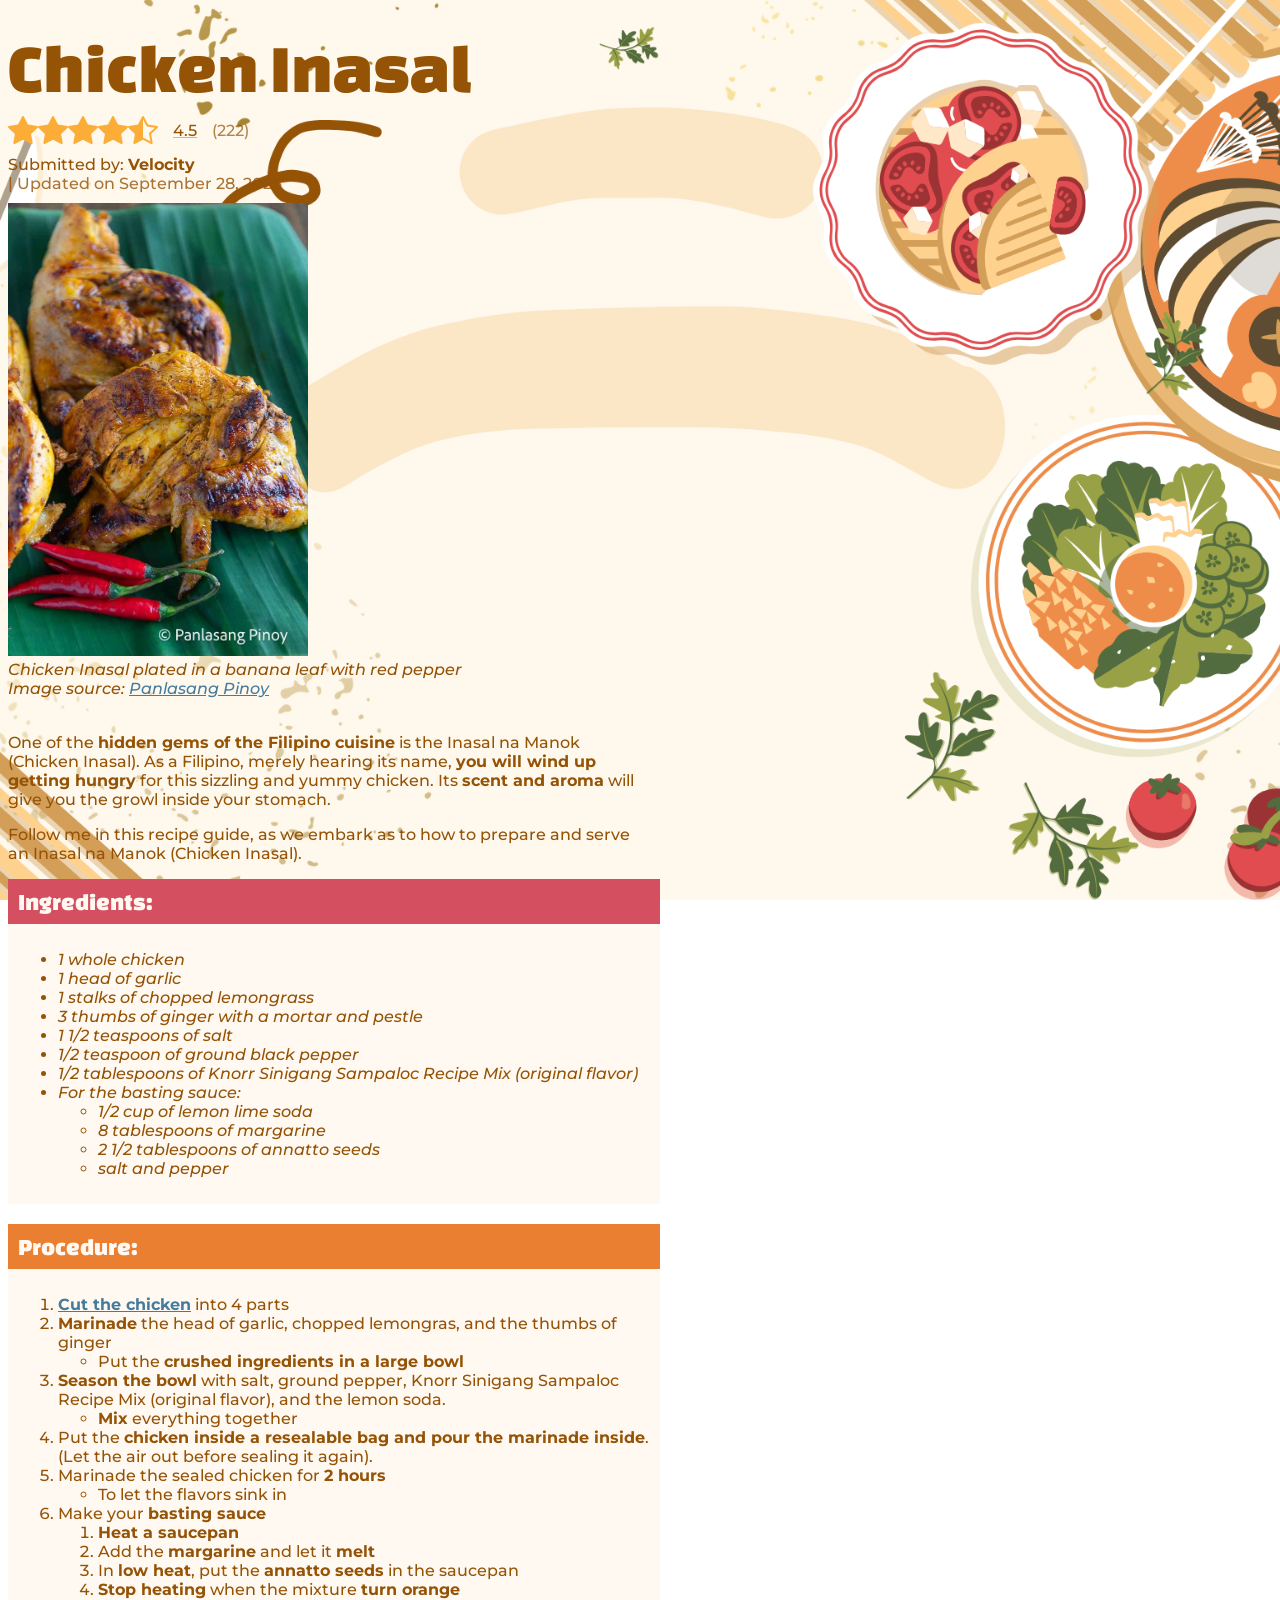
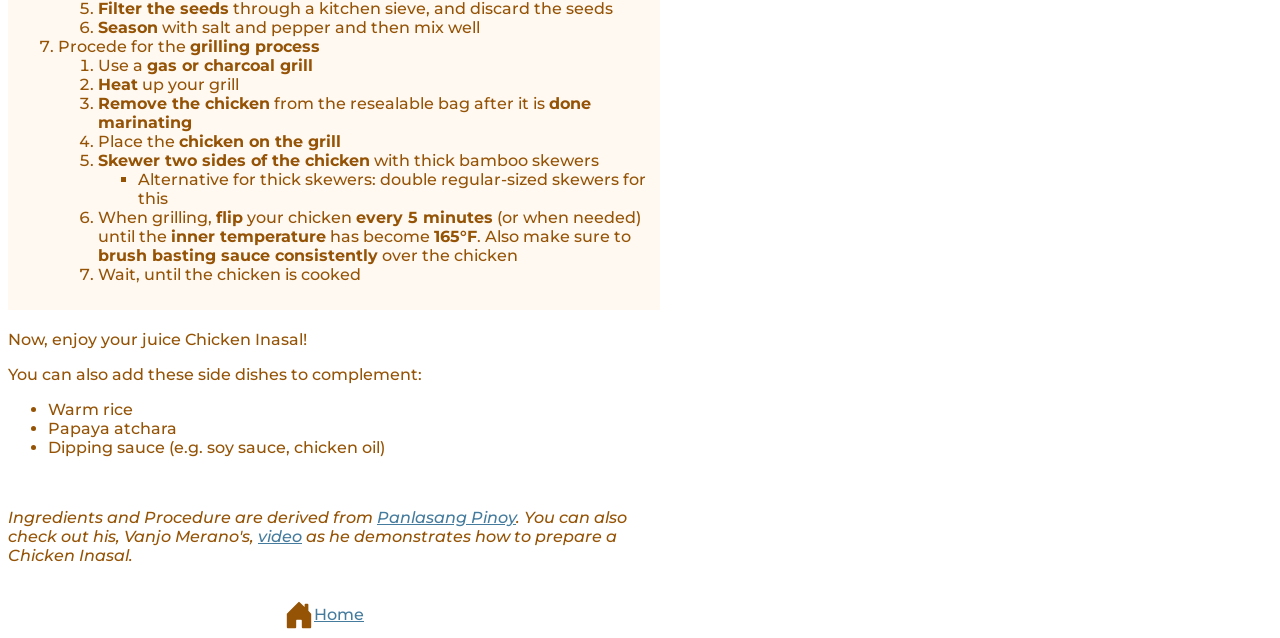
==== commit 85774c5f: "fix: css pork menudo" ====
--- a/recipes/chicken-inasal.html
+++ b/recipes/chicken-inasal.html
@@ -145,9 +145,6 @@
       </svg>
       <a href="../index.html">Home</a>
     </div>
-    
   </div>
-
-
 </body>
 </html>
--- a/assets/static/style.css
+++ b/assets/static/style.css
@@ -222,6 +222,7 @@
 .rating-points {
   margin-left: 15px;
   text-decoration: underline;
+  text-decoration-color: #FFB900;
 }
 
 .rate-count {
